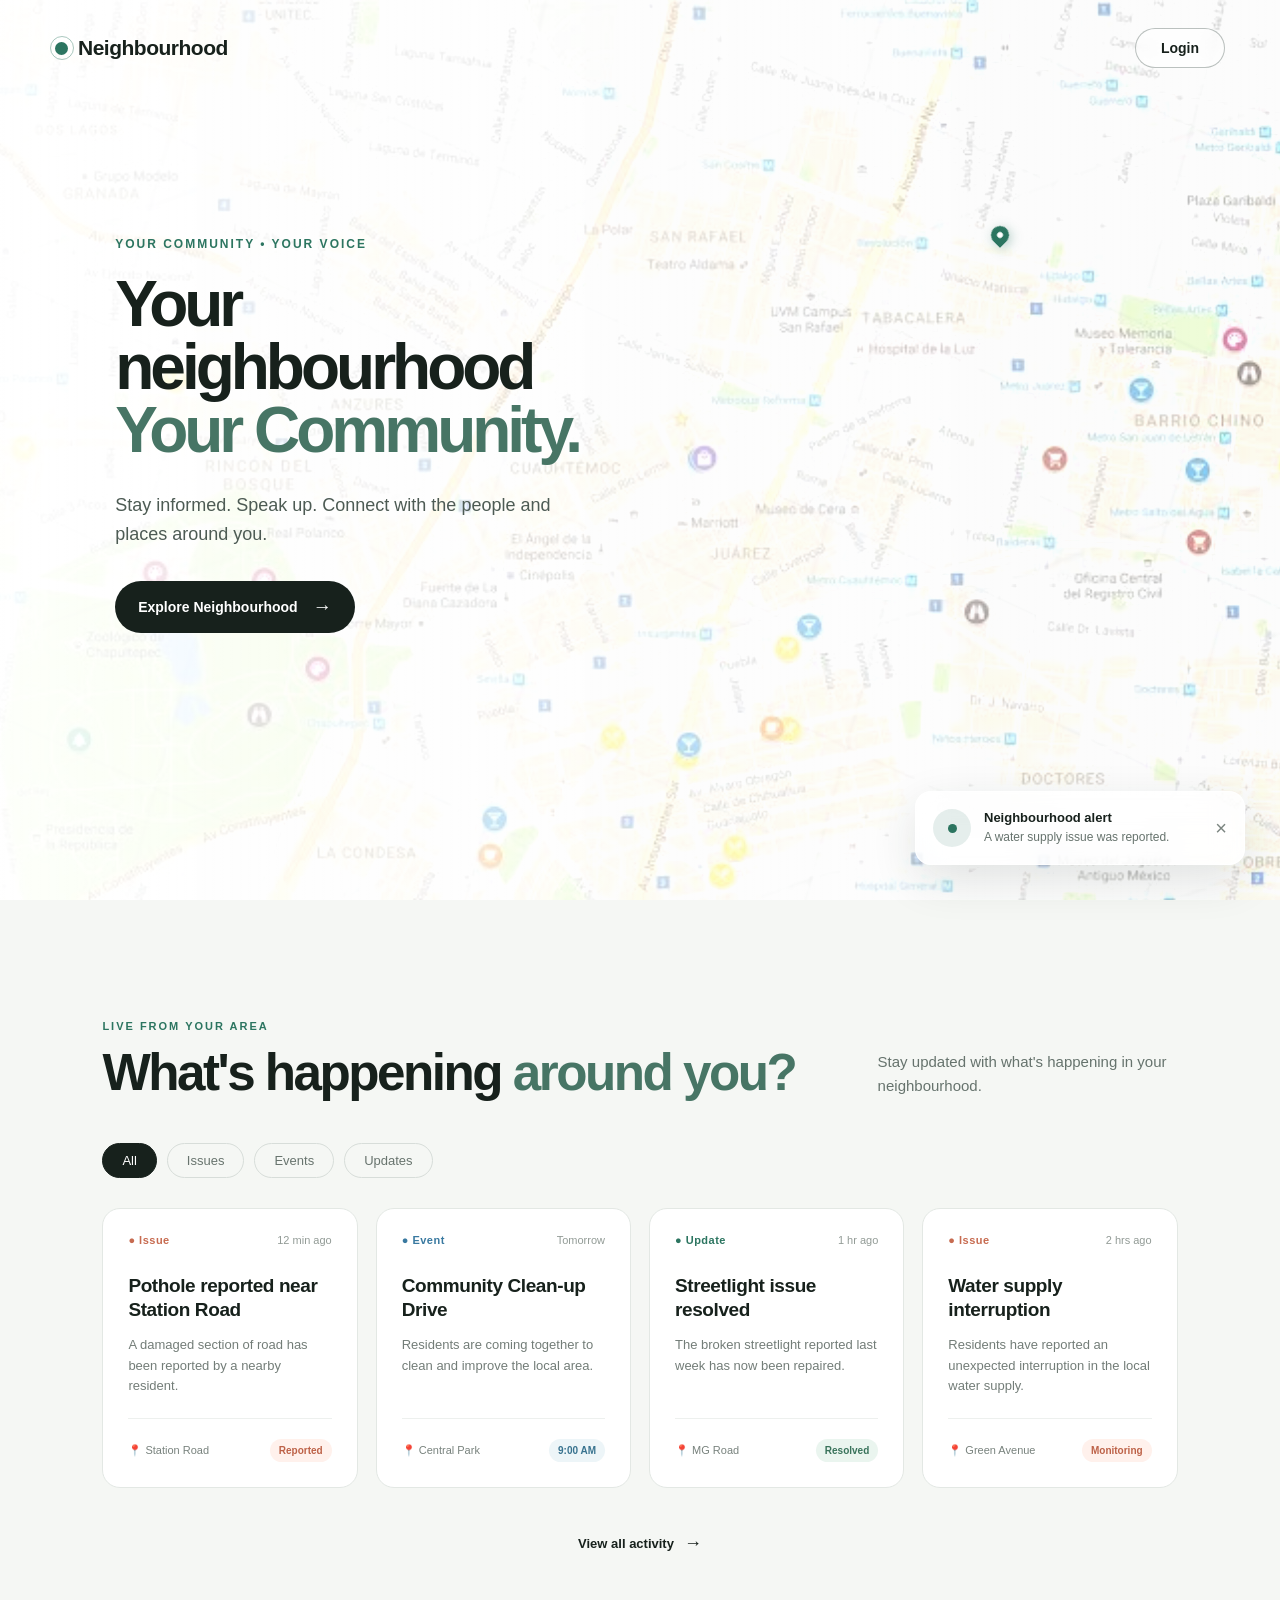
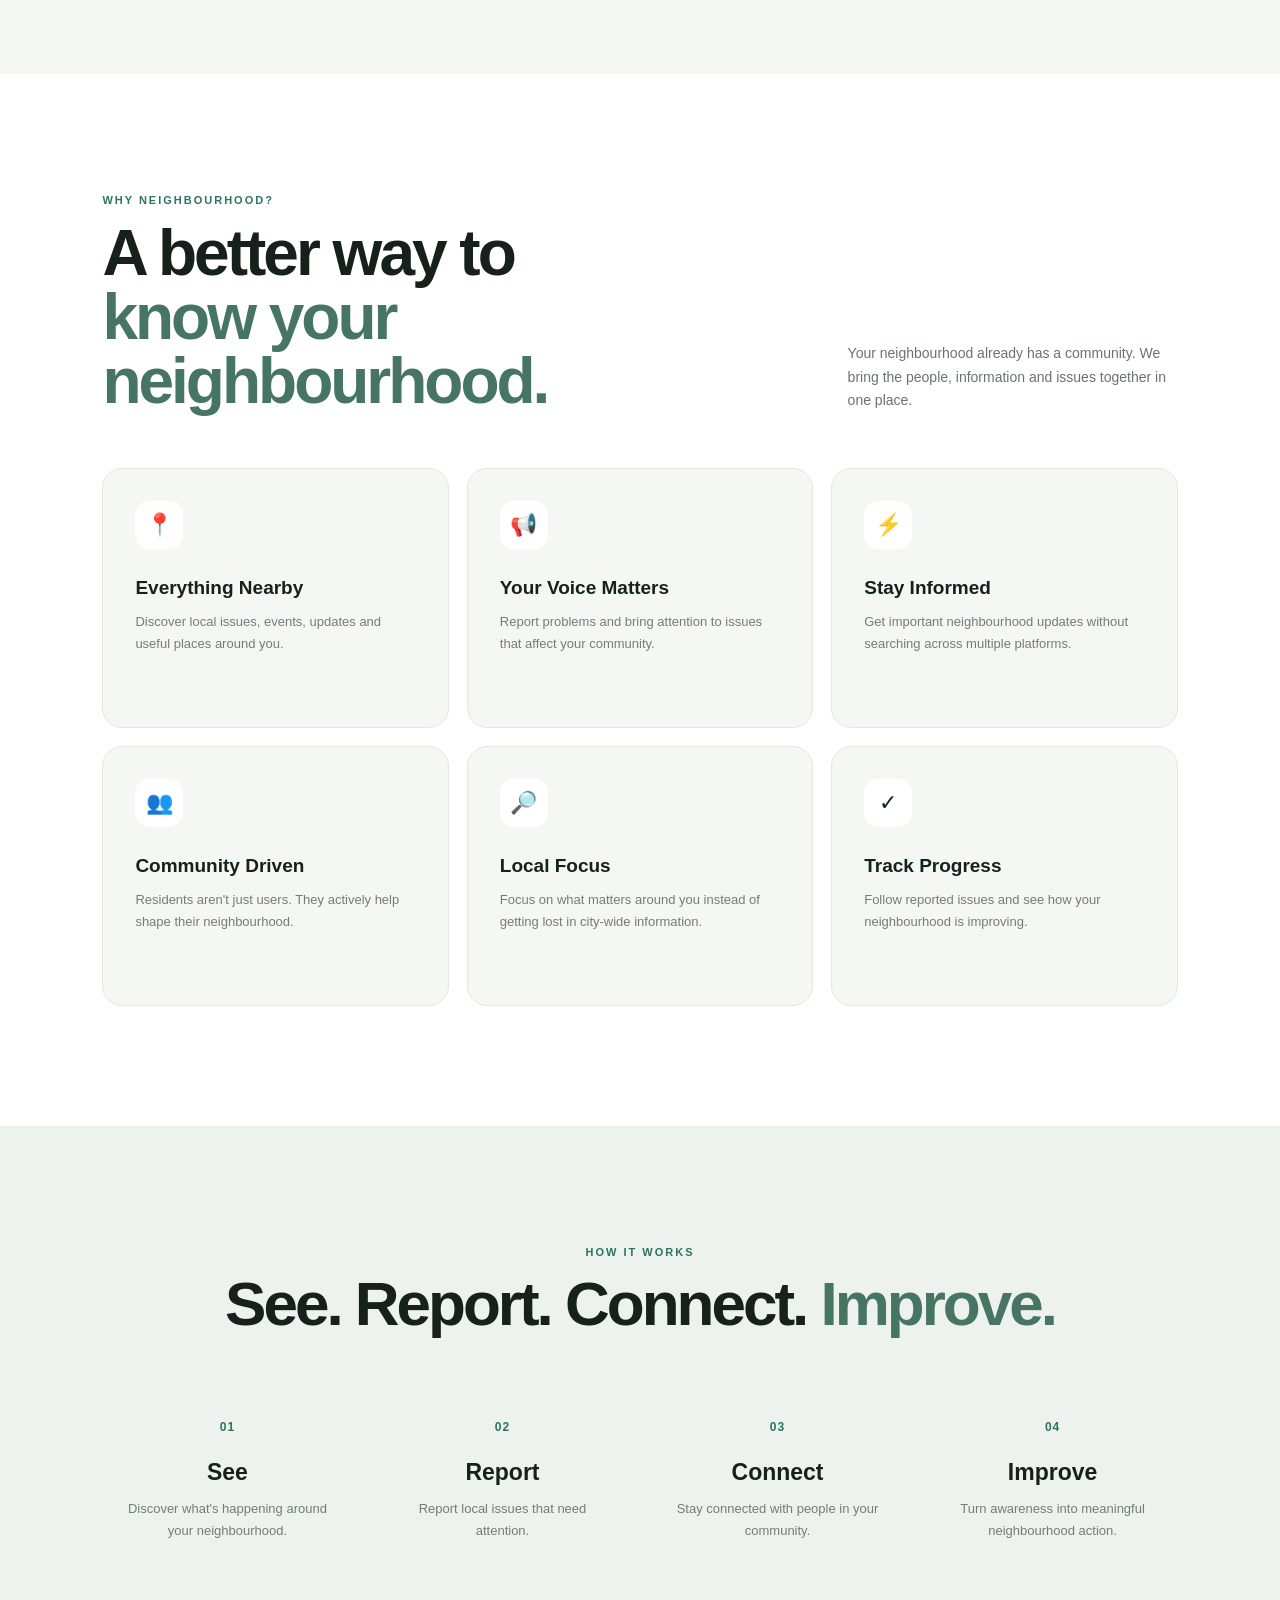
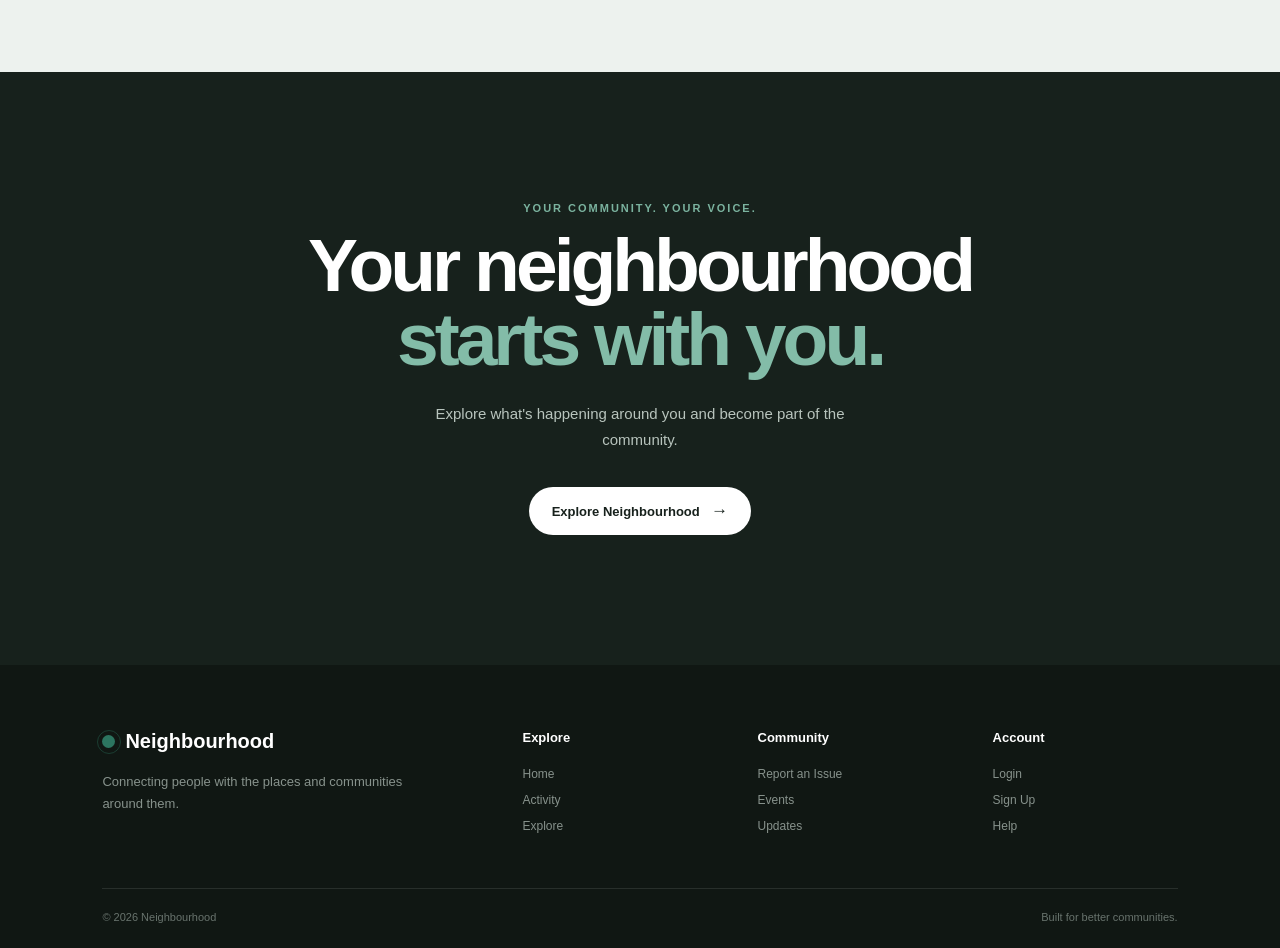
==== index.html @ f9d94f0a "Added the idex page" ====
<!DOCTYPE html>
<html lang="en">
<head>
    <meta charset="UTF-8">
    <meta name="viewport" content="width=device-width, initial-scale=1.0">

    <title>Neighbourhood</title>

<link rel="stylesheet" href="./CSS/index.css"></head>

<body>

    <!-- MAP BACKGROUND -->
    <div class="map-background"></div>

    <!-- LIGHT OVERLAY -->
    <div class="map-overlay"></div>


    <!-- NAVBAR -->
    <header class="navbar">

        <div class="logo">
            <span class="logo-dot"></span>
            Neighbourhood
        </div>

        <button class="login-btn">
            Login
        </button>

    </header>


    <!-- HERO CONTENT -->
    <main class="hero">

        <section class="hero-content">

            <div class="eyebrow">
                YOUR COMMUNITY • YOUR VOICE
            </div>

            <h1>
                Your neighbourhood
                <span>Your Community.</span>
            </h1>

            <p>
                Stay informed. Speak up. Connect with the people
                and places around you.
            </p>

            <button class="explore-btn" id="exploreBtn">
                Explore Neighbourhood
                <span>→</span>
            </button>

        </section>

    </main>


    <!-- =========================================
     NEIGHBOURHOOD ACTIVITY
========================================= -->

<section class="activity-section">

    <div class="section-heading">

        <div>
            <span class="section-label">
                LIVE FROM YOUR AREA
            </span>

            <h2>
                What's happening
                <span>around you?</span>
            </h2>
        </div>

        <p>
            Stay updated with what's happening
            in your neighbourhood.
        </p>

    </div>


    <!-- FILTERS -->

    <div class="activity-filters">

        <button class="filter-btn active" data-filter="all">
            All
        </button>

        <button class="filter-btn" data-filter="issue">
            Issues
        </button>

        <button class="filter-btn" data-filter="event">
            Events
        </button>

        <button class="filter-btn" data-filter="update">
            Updates
        </button>

    </div>


    <!-- ACTIVITY CARDS -->

    <div class="activity-grid" id="activityGrid">


        <!-- CARD 1 -->

        <article class="activity-card" data-category="issue">

            <div class="card-top">

                <span class="category issue">
                    ● Issue
                </span>

                <span class="time">
                    12 min ago
                </span>

            </div>

            <h3>
                Pothole reported near Station Road
            </h3>

            <p>
                A damaged section of road has been
                reported by a nearby resident.
            </p>

            <div class="card-bottom">

                <span class="location">
                    📍 Station Road
                </span>

                <span class="status reported">
                    Reported
                </span>

            </div>

        </article>


        <!-- CARD 2 -->

        <article class="activity-card" data-category="event">

            <div class="card-top">

                <span class="category event">
                    ● Event
                </span>

                <span class="time">
                    Tomorrow
                </span>

            </div>

            <h3>
                Community Clean-up Drive
            </h3>

            <p>
                Residents are coming together to
                clean and improve the local area.
            </p>

            <div class="card-bottom">

                <span class="location">
                    📍 Central Park
                </span>

                <span class="status upcoming">
                    9:00 AM
                </span>

            </div>

        </article>


        <!-- CARD 3 -->

        <article class="activity-card" data-category="update">

            <div class="card-top">

                <span class="category update">
                    ● Update
                </span>

                <span class="time">
                    1 hr ago
                </span>

            </div>

            <h3>
                Streetlight issue resolved
            </h3>

            <p>
                The broken streetlight reported last
                week has now been repaired.
            </p>

            <div class="card-bottom">

                <span class="location">
                    📍 MG Road
                </span>

                <span class="status resolved">
                    Resolved
                </span>

            </div>

        </article>


        <!-- CARD 4 -->

        <article class="activity-card" data-category="issue">

            <div class="card-top">

                <span class="category issue">
                    ● Issue
                </span>

                <span class="time">
                    2 hrs ago
                </span>

            </div>

            <h3>
                Water supply interruption
            </h3>

            <p>
                Residents have reported an unexpected
                interruption in the local water supply.
            </p>

            <div class="card-bottom">

                <span class="location">
                    📍 Green Avenue
                </span>

                <span class="status reported">
                    Monitoring
                </span>

            </div>

        </article>

    </div>


    <div class="activity-more">

        <button id="viewActivityBtn">
            View all activity
            <span>→</span>
        </button>

    </div>

</section>

    <!-- RANDOM LOCATION PINS WILL APPEAR HERE -->
    <div id="mapPins"></div>


    <!-- NOTIFICATION -->
    <div class="notification" id="notification">

        <div class="notification-icon">
            <span></span>
        </div>

        <div class="notification-content">
            <div class="notification-title" id="notificationTitle">
                New update nearby
            </div>

            <div class="notification-text" id="notificationText">
                Something happened in your neighbourhood.
            </div>
        </div>

        <button class="notification-close" id="notificationClose">
            ×
        </button>

    </div>
    <!-- =========================================
     WHY US
========================================= -->

<section class="why-section">

    <div class="why-heading">

        <div>

            <span class="section-label">
                WHY NEIGHBOURHOOD?
            </span>

            <h2>
                A better way to
                <span>know your neighbourhood.</span>
            </h2>

        </div>

        <p>
            Your neighbourhood already has a community.
            We bring the people, information and issues
            together in one place.
        </p>

    </div>


    <div class="why-grid">

        <div class="why-card">

            <div class="why-icon">📍</div>

            <h3>
                Everything Nearby
            </h3>

            <p>
                Discover local issues, events, updates
                and useful places around you.
            </p>

        </div>


        <div class="why-card">

            <div class="why-icon">📢</div>

            <h3>
                Your Voice Matters
            </h3>

            <p>
                Report problems and bring attention to
                issues that affect your community.
            </p>

        </div>


        <div class="why-card">

            <div class="why-icon">⚡</div>

            <h3>
                Stay Informed
            </h3>

            <p>
                Get important neighbourhood updates
                without searching across multiple platforms.
            </p>

        </div>


        <div class="why-card">

            <div class="why-icon">👥</div>

            <h3>
                Community Driven
            </h3>

            <p>
                Residents aren't just users. They actively
                help shape their neighbourhood.
            </p>

        </div>


        <div class="why-card">

            <div class="why-icon">🔎</div>

            <h3>
                Local Focus
            </h3>

            <p>
                Focus on what matters around you instead
                of getting lost in city-wide information.
            </p>

        </div>


        <div class="why-card">

            <div class="why-icon">✓</div>

            <h3>
                Track Progress
            </h3>

            <p>
                Follow reported issues and see how your
                neighbourhood is improving.
            </p>

        </div>

    </div>

</section>
<!-- =========================================
     HOW IT WORKS
========================================= -->

<section class="how-section">

    <span class="section-label">
        HOW IT WORKS
    </span>

    <h2>
        See. Report. Connect.
        <span>Improve.</span>
    </h2>


    <div class="steps">

        <div class="step">

            <div class="step-number">
                01
            </div>

            <h3>
                See
            </h3>

            <p>
                Discover what's happening around
                your neighbourhood.
            </p>

        </div>


        <div class="step">

            <div class="step-number">
                02
            </div>

            <h3>
                Report
            </h3>

            <p>
                Report local issues that need
                attention.
            </p>

        </div>


        <div class="step">

            <div class="step-number">
                03
            </div>

            <h3>
                Connect
            </h3>

            <p>
                Stay connected with people
                in your community.
            </p>

        </div>


        <div class="step">

            <div class="step-number">
                04
            </div>

            <h3>
                Improve
            </h3>

            <p>
                Turn awareness into meaningful
                neighbourhood action.
            </p>

        </div>

    </div>

</section>
<!-- =========================================
     FINAL CTA
========================================= -->

<section class="final-cta">

    <div>

        <span class="section-label">
            YOUR COMMUNITY. YOUR VOICE.
        </span>

        <h2>
            Your neighbourhood
            <span>starts with you.</span>
        </h2>

        <p>
            Explore what's happening around you
            and become part of the community.
        </p>

        <button class="cta-btn">
            Explore Neighbourhood
            <span>→</span>
        </button>

    </div>

</section>
<!-- =========================================
     FOOTER
========================================= -->

<footer class="site-footer">

    <div class="footer-main">

        <div class="footer-brand">

            <a href="#" class="footer-logo">

                <span class="logo-dot"></span>

                Neighbourhood

            </a>

            <p>
                Connecting people with the places
                and communities around them.
            </p>

        </div>


        <div class="footer-column">

            <h4>
                Explore
            </h4>

            <a href="#">
                Home
            </a>

            <a href="#">
                Activity
            </a>

            <a href="#">
                Explore
            </a>

        </div>


        <div class="footer-column">

            <h4>
                Community
            </h4>

            <a href="#">
                Report an Issue
            </a>

            <a href="#">
                Events
            </a>

            <a href="#">
                Updates
            </a>

        </div>


        <div class="footer-column">

            <h4>
                Account
            </h4>

            <a href="#">
                Login
            </a>

            <a href="#">
                Sign Up
            </a>

            <a href="#">
                Help
            </a>

        </div>

    </div>


    <div class="footer-bottom">

        <span>
            © 2026 Neighbourhood
        </span>

        <span>
            Built for better communities.
        </span>

    </div>

</footer>

<script src="./JS/index.js"></script>
</body>
</html>
---- CSS/index.css ----
* {
    margin: 0;
    padding: 0;
    box-sizing: border-box;
}

html,
body {
    width: 100%;
    min-height: 100%;
    overflow-x: hidden;
    overflow-y: auto;

    font-family: Arial, Helvetica, sans-serif;
    color: #17211c;
}


/* =========================================
   MAP BACKGROUND
========================================= */

.map-background {

    position: fixed;

    inset: 0;

    z-index: -3;

    background-image:
        url('../Assets/index/map.jpeg');

    background-size: cover;

    background-position: center;

    filter:
        /* grayscale(100%) */
        brightness(1.12)
        contrast(0.95);

    opacity: 0.8;
}


/*
    If you don't have a Google Maps API key,
    the background above won't load.

    The fallback below gives us a map-like
    background for the prototype.
*/

.map-background::before {

    content: "";

    position: absolute;

    inset: 0;

    background-image:

        linear-gradient(
            25deg,
            transparent 47%,
            rgba(70, 80, 74, 0.13) 48%,
            transparent 49%
        ),

        linear-gradient(
            105deg,
            transparent 48%,
            rgba(70, 80, 74, 0.12) 49%,
            transparent 50%
        ),

        linear-gradient(
            160deg,
            transparent 48%,
            rgba(70, 80, 74, 0.1) 49%,
            transparent 50%
        );

    background-size:
        260px 220px,
        340px 300px,
        420px 380px;

    opacity: 0.7;
}


/* =========================================
   MAP OVERLAY
========================================= */

.map-overlay {

    position: fixed;

    inset: 0;

    z-index: -2;

    background:
        linear-gradient(
            90deg,
            rgba(255, 255, 255, 0.92) 0%,
            rgba(255, 255, 255, 0.70) 40%,
            rgba(255, 255, 255, 0.35) 100%
        );
}


/* =========================================
   NAVBAR
========================================= */

.navbar {

    position: absolute;

    top: 0;
    left: 0;

    width: 100%;

    padding: 28px 55px;

    display: flex;

    justify-content: space-between;

    align-items: center;

    z-index: 20;
}


.logo {

    display: flex;

    align-items: center;

    gap: 10px;

    font-size: 21px;

    font-weight: 700;

    letter-spacing: -0.5px;
}


.logo-dot {

    width: 13px;
    height: 13px;

    border-radius: 50%;

    background: #2c7560;

    position: relative;
}


.logo-dot::after {

    content: "";

    position: absolute;

    width: 22px;
    height: 22px;

    border: 1px solid #2c7560;

    border-radius: 50%;

    top: 50%;
    left: 50%;

    transform: translate(-50%, -50%);

    opacity: 0.4;
}


.login-btn {

    border: 1px solid rgba(30, 50, 43, 0.3);

    background: rgba(255, 255, 255, 0.65);

    backdrop-filter: blur(8px);

    padding: 11px 25px;

    border-radius: 30px;

    font-size: 14px;

    font-weight: 600;

    color: #17211c;

    cursor: pointer;

    transition: 0.25s;
}


.login-btn:hover {

    background: #17211c;

    color: white;

    transform: translateY(-2px);
}


/* =========================================
   HERO
========================================= */

.hero {

    height: 100vh;

    width: 100%;

    display: flex;

    align-items: center;

    padding-left: 9%;

    position: relative;

    z-index: 5;
}


.hero-content {

    width: 550px;

    margin-top: -30px;
}


.eyebrow {

    font-size: 12px;

    font-weight: 700;

    letter-spacing: 2px;

    color: #2c7560;

    margin-bottom: 22px;
}


h1 {

    font-size: clamp(48px, 5vw, 78px);

    line-height: 0.98;

    letter-spacing: -4px;

    font-weight: 700;

    color: #17211c;
}


h1 span {

    display: block;

    color: #477565;
}


.hero-content p {

    margin-top: 30px;

    max-width: 440px;

    font-size: 18px;

    line-height: 1.6;

    color: #4d5b54;
}


.explore-btn {

    margin-top: 32px;

    border: none;

    background: #17211c;

    color: white;

    padding: 15px 23px;

    border-radius: 30px;

    font-size: 14px;

    font-weight: 600;

    cursor: pointer;

    transition: 0.25s;

    display: flex;

    align-items: center;

    gap: 15px;
}


.explore-btn span {

    font-size: 19px;

    transition: 0.25s;
}


.explore-btn:hover {

    background: #2c7560;

    transform: translateY(-3px);
}


.explore-btn:hover span {

    transform: translateX(5px);
}


/* =========================================
   LOCATION PIN
========================================= */

.map-pin {

    position: absolute;

    width: 18px;
    height: 18px;

    background: #2c7560;

    border-radius: 50% 50% 50% 0;

    transform:
        rotate(-45deg)
        scale(0);

    box-shadow:
        0 3px 12px rgba(44, 117, 96, 0.35);

    animation: pinAppear 0.5s forwards;

    z-index: 10;
}


.map-pin::after {

    content: "";

    position: absolute;

    width: 6px;
    height: 6px;

    background: white;

    border-radius: 50%;

    top: 6px;
    left: 6px;
}


/* Pulse */

.map-pin::before {

    content: "";

    position: absolute;

    width: 18px;
    height: 18px;

    border-radius: 50%;

    background: rgba(44, 117, 96, 0.35);

    transform: rotate(45deg);

    animation: pulse 1.5s infinite;

    z-index: -1;
}


@keyframes pinAppear {

    0% {

        transform:
            rotate(-45deg)
            scale(0);

        opacity: 0;
    }

    70% {

        transform:
            rotate(-45deg)
            scale(1.2);
    }

    100% {

        transform:
            rotate(-45deg)
            scale(1);

        opacity: 1;
    }
}


@keyframes pulse {

    0% {

        transform:
            rotate(45deg)
            scale(1);

        opacity: 0.5;
    }

    100% {

        transform:
            rotate(45deg)
            scale(3);

        opacity: 0;
    }
}


/* =========================================
   NOTIFICATION
========================================= */

.notification {

    position: fixed;

    bottom: 35px;

    right: 35px;

    width: 330px;

    padding: 17px;

    display: flex;

    align-items: center;

    gap: 13px;

    background: rgba(255, 255, 255, 0.78);

    backdrop-filter: blur(15px);

    border: 1px solid rgba(255, 255, 255, 0.7);

    border-radius: 16px;

    box-shadow:
        0 15px 45px rgba(30, 50, 43, 0.12);

    transform: translateY(30px);

    opacity: 0;

    pointer-events: none;

    transition: 0.4s;

    z-index: 30;
}


.notification.show {

    transform: translateY(0);

    opacity: 1;

    pointer-events: auto;
}


.notification-icon {

    width: 38px;
    height: 38px;

    border-radius: 50%;

    background: rgba(44, 117, 96, 0.12);

    display: flex;

    align-items: center;

    justify-content: center;

    flex-shrink: 0;
}


.notification-icon span {

    width: 9px;
    height: 9px;

    background: #2c7560;

    border-radius: 50%;
}


.notification-title {

    font-size: 13px;

    font-weight: 700;

    margin-bottom: 4px;
}


.notification-text {

    font-size: 12px;

    color: #66736d;

    line-height: 1.4;
}


.notification-close {

    margin-left: auto;

    border: none;

    background: none;

    font-size: 20px;

    color: #7b8580;

    cursor: pointer;
}


/* =========================================
   RESPONSIVE
========================================= */

@media (max-width: 768px) {

    .navbar {

        padding: 22px 25px;
    }


    .logo {

        font-size: 18px;
    }


    .hero {

        padding: 0 25px;

        align-items: center;
    }


    .hero-content {

        width: 100%;

        max-width: 500px;
    }


    h1 {

        font-size: 48px;

        letter-spacing: -2.5px;
    }


    .hero-content p {

        font-size: 16px;
    }


    .notification {

        left: 20px;
        right: 20px;

        bottom: 20px;

        width: auto;
    }
}

/* =========================================
   ACTIVITY SECTION
========================================= */

.activity-section {

    position: relative;

background: #f5f7f4;
    padding: 120px 8%;

    z-index: 5;

}


/* =========================================
   SECTION HEADING
========================================= */

.section-heading {

    display: flex;

    justify-content: space-between;

    align-items: flex-end;

    margin-bottom: 45px;

}


.section-label {

    display: block;

    margin-bottom: 15px;

    font-size: 11px;

    font-weight: 700;

    letter-spacing: 2px;

    color: #2c7560;

}


.section-heading h2 {

    font-size: clamp(38px, 4vw, 58px);

    line-height: 1;

    letter-spacing: -2.5px;

    color: #17211c;

}


.section-heading h2 span {

    color: #477565;

}


.section-heading > p {

    max-width: 300px;

    font-size: 15px;

    line-height: 1.6;

    color: #66736d;

}


/* =========================================
   FILTERS
========================================= */

.activity-filters {

    display: flex;

    gap: 10px;

    margin-bottom: 30px;

}


.filter-btn {

    border: 1px solid #d7ddd9;

    background: transparent;

    color: #68746e;

    padding: 9px 19px;

    border-radius: 30px;

    font-size: 13px;

    cursor: pointer;

    transition: 0.25s;
}


.filter-btn:hover {

    border-color: #2c7560;

    color: #2c7560;
}


.filter-btn.active {

    background: #17211c;

    border-color: #17211c;

    color: white;
}


/* =========================================
   ACTIVITY GRID
========================================= */

.activity-grid {

    display: grid;

    grid-template-columns:
        repeat(4, 1fr);

    gap: 18px;
}


/* =========================================
   CARD
========================================= */

.activity-card {

    background: white;

    border: 1px solid #e3e8e4;

    border-radius: 18px;

    padding: 25px;

    min-height: 280px;

    display: flex;

    flex-direction: column;

    transition:
        transform 0.3s,
        box-shadow 0.3s;

}


.activity-card:hover {

    transform: translateY(-6px);

    box-shadow:
        0 18px 45px
        rgba(30, 50, 43, 0.08);
}


/* =========================================
   CARD TOP
========================================= */

.card-top {

    display: flex;

    justify-content: space-between;

    align-items: center;

    margin-bottom: 28px;
}


.category {

    font-size: 11px;

    font-weight: 700;

    letter-spacing: 0.5px;
}


.category.issue {

    color: #c76b50;
}


.category.event {

    color: #3979a0;
}


.category.update {

    color: #2c7560;
}


.time {

    font-size: 11px;

    color: #929b96;
}


/* =========================================
   CARD CONTENT
========================================= */

.activity-card h3 {

    font-size: 19px;

    line-height: 1.25;

    letter-spacing: -0.4px;

    color: #17211c;

    margin-bottom: 13px;
}


.activity-card p {

    font-size: 13px;

    line-height: 1.6;

    color: #737d78;

}


/* =========================================
   CARD BOTTOM
========================================= */

.card-bottom {

    margin-top: auto;

    padding-top: 20px;

    border-top: 1px solid #edf0ee;

    display: flex;

    justify-content: space-between;

    align-items: center;

}


.location {

    font-size: 11px;

    color: #78827d;
}


.status {

    font-size: 10px;

    font-weight: 700;

    padding: 6px 9px;

    border-radius: 20px;
}


.status.reported {

    background: #fff1ec;

    color: #bd6248;
}


.status.upcoming {

    background: #edf5f8;

    color: #39738f;
}


.status.resolved {

    background: #eaf5ef;

    color: #39735b;
}


/* =========================================
   HIDDEN FILTERED CARDS
========================================= */

.activity-card.hidden {

    display: none;
}


/* =========================================
   VIEW ALL
========================================= */

.activity-more {

    display: flex;

    justify-content: center;

    margin-top: 45px;
}


#viewActivityBtn {

    border: none;

    background: transparent;

    font-size: 13px;

    font-weight: 700;

    color: #17211c;

    cursor: pointer;

    display: flex;

    align-items: center;

    gap: 10px;
}


#viewActivityBtn span {

    font-size: 18px;

    transition: 0.25s;
}


#viewActivityBtn:hover span {

    transform: translateX(5px);
}


/* =========================================
   RESPONSIVE
========================================= */

@media (max-width: 1100px) {

    .activity-grid {

        grid-template-columns:
            repeat(2, 1fr);
    }

}


@media (max-width: 700px) {

    .activity-section {

        padding: 80px 25px;
    }


    .section-heading {

        display: block;
    }


    .section-heading > p {

        margin-top: 20px;
    }


    .activity-filters {

        overflow-x: auto;

        padding-bottom: 5px;
    }


    .activity-grid {

        grid-template-columns: 1fr;
    }

}

/* =========================================
   WHY US
========================================= */

.why-section {

    position: relative;

    z-index: 5;

    padding: 120px 8%;

    background: white;
}


.why-heading {

    display: flex;

    justify-content: space-between;

    align-items: flex-end;

    margin-bottom: 55px;
}


.why-heading h2 {

    max-width: 700px;

    font-size: clamp(40px, 5vw, 65px);

    line-height: 1;

    letter-spacing: -3px;
}


.why-heading h2 span {

    display: block;

    color: #477565;
}


.why-heading > p {

    max-width: 330px;

    color: #68746e;

    font-size: 14px;

    line-height: 1.7;
}


.why-grid {

    display: grid;

    grid-template-columns:
        repeat(3, 1fr);

    gap: 18px;
}


.why-card {

    padding: 32px;

    min-height: 260px;

    background: #f5f7f4;

    border: 1px solid #e3e8e4;

    border-radius: 20px;

    transition:
        transform 0.3s,
        box-shadow 0.3s;
}


.why-card:hover {

    transform: translateY(-7px);

    box-shadow:
        0 20px 50px
        rgba(30, 50, 43, 0.08);
}


.why-icon {

    width: 48px;

    height: 48px;

    display: flex;

    align-items: center;

    justify-content: center;

    background: white;

    border-radius: 14px;

    font-size: 22px;

    margin-bottom: 28px;
}


.why-card h3 {

    font-size: 19px;

    margin-bottom: 12px;
}


.why-card p {

    color: #737d78;

    font-size: 13px;

    line-height: 1.7;
}


/* =========================================
   HOW IT WORKS
========================================= */

.how-section {

    position: relative;

    z-index: 5;

    padding: 120px 8%;

    background: #edf2ee;

    text-align: center;
}


.how-section h2 {

    font-size: clamp(40px, 5vw, 62px);

    line-height: 1;

    letter-spacing: -3px;

    margin-bottom: 75px;
}


.how-section h2 span {

    color: #477565;
}


.steps {

    display: grid;

    grid-template-columns:
        repeat(4, 1fr);

    gap: 25px;
}


.step {

    padding: 10px 20px;
}


.step-number {

    color: #2c7560;

    font-size: 12px;

    font-weight: 700;

    letter-spacing: 1px;

    margin-bottom: 25px;
}


.step h3 {

    font-size: 23px;

    margin-bottom: 12px;
}


.step p {

    color: #737d78;

    font-size: 13px;

    line-height: 1.7;
}


/* =========================================
   FINAL CTA
========================================= */

.final-cta {

    position: relative;

    z-index: 5;

    padding: 130px 8%;

    background: #17211c;

    color: white;

    text-align: center;
}


.final-cta .section-label {

    color: #7bb39f;
}


.final-cta h2 {

    max-width: 800px;

    margin: auto;

    font-size: clamp(45px, 6vw, 75px);

    line-height: 0.98;

    letter-spacing: -4px;
}


.final-cta h2 span {

    display: block;

    color: #83bca8;
}


.final-cta p {

    max-width: 430px;

    margin: 25px auto 35px;

    color: #b8c4bd;

    font-size: 15px;

    line-height: 1.7;
}


.cta-btn {

    border: none;

    background: white;

    color: #17211c;

    padding: 14px 23px;

    border-radius: 30px;

    font-size: 13px;

    font-weight: 700;

    cursor: pointer;

    transition: 0.25s;
}


.cta-btn span {

    margin-left: 8px;

    font-size: 17px;
}


.cta-btn:hover {

    transform: translateY(-3px);

    background: #dfeae4;
}


/* =========================================
   FOOTER
========================================= */

.site-footer {

    position: relative;

    z-index: 5;

    background: #101713;

    color: white;

    padding: 65px 8% 25px;
}


.footer-main {

    display: grid;

    grid-template-columns:
        2fr 1fr 1fr 1fr;

    gap: 50px;

    padding-bottom: 55px;

    border-bottom:
        1px solid rgba(255,255,255,0.1);
}


.footer-logo {

    display: flex;

    align-items: center;

    gap: 10px;

    color: white;

    text-decoration: none;

    font-size: 20px;

    font-weight: 700;
}


.footer-brand p {

    max-width: 300px;

    margin-top: 18px;

    color: #87928c;

    font-size: 13px;

    line-height: 1.7;
}


.footer-column {

    display: flex;

    flex-direction: column;

    gap: 12px;
}


.footer-column h4 {

    margin-bottom: 10px;

    font-size: 13px;
}


.footer-column a {

    color: #87928c;

    text-decoration: none;

    font-size: 12px;

    transition: 0.2s;
}


.footer-column a:hover {

    color: white;
}


.footer-bottom {

    display: flex;

    justify-content: space-between;

    padding-top: 22px;

    color: #68736d;

    font-size: 11px;
}


/* =========================================
   RESPONSIVE
========================================= */

@media (max-width: 1000px) {

    .why-heading {

        display: block;
    }

    .why-heading > p {

        margin-top: 20px;
    }

    .why-grid {

        grid-template-columns:
            repeat(2, 1fr);
    }

    .steps {

        grid-template-columns:
            repeat(2, 1fr);

        row-gap: 50px;
    }

    .footer-main {

        grid-template-columns:
            2fr 1fr 1fr;
    }

}


@media (max-width: 650px) {

    .why-section,
    .how-section {

        padding: 80px 25px;
    }

    .why-grid {

        grid-template-columns: 1fr;
    }

    .steps {

        grid-template-columns: 1fr;
    }

    .final-cta {

        padding: 90px 25px;
    }

    .site-footer {

        padding: 55px 25px 20px;
    }

    .footer-main {

        grid-template-columns: 1fr 1fr;

        gap: 40px;
    }

    .footer-brand {

        grid-column: 1 / -1;
    }

    .footer-bottom {

        flex-direction: column;

        gap: 10px;
    }

}
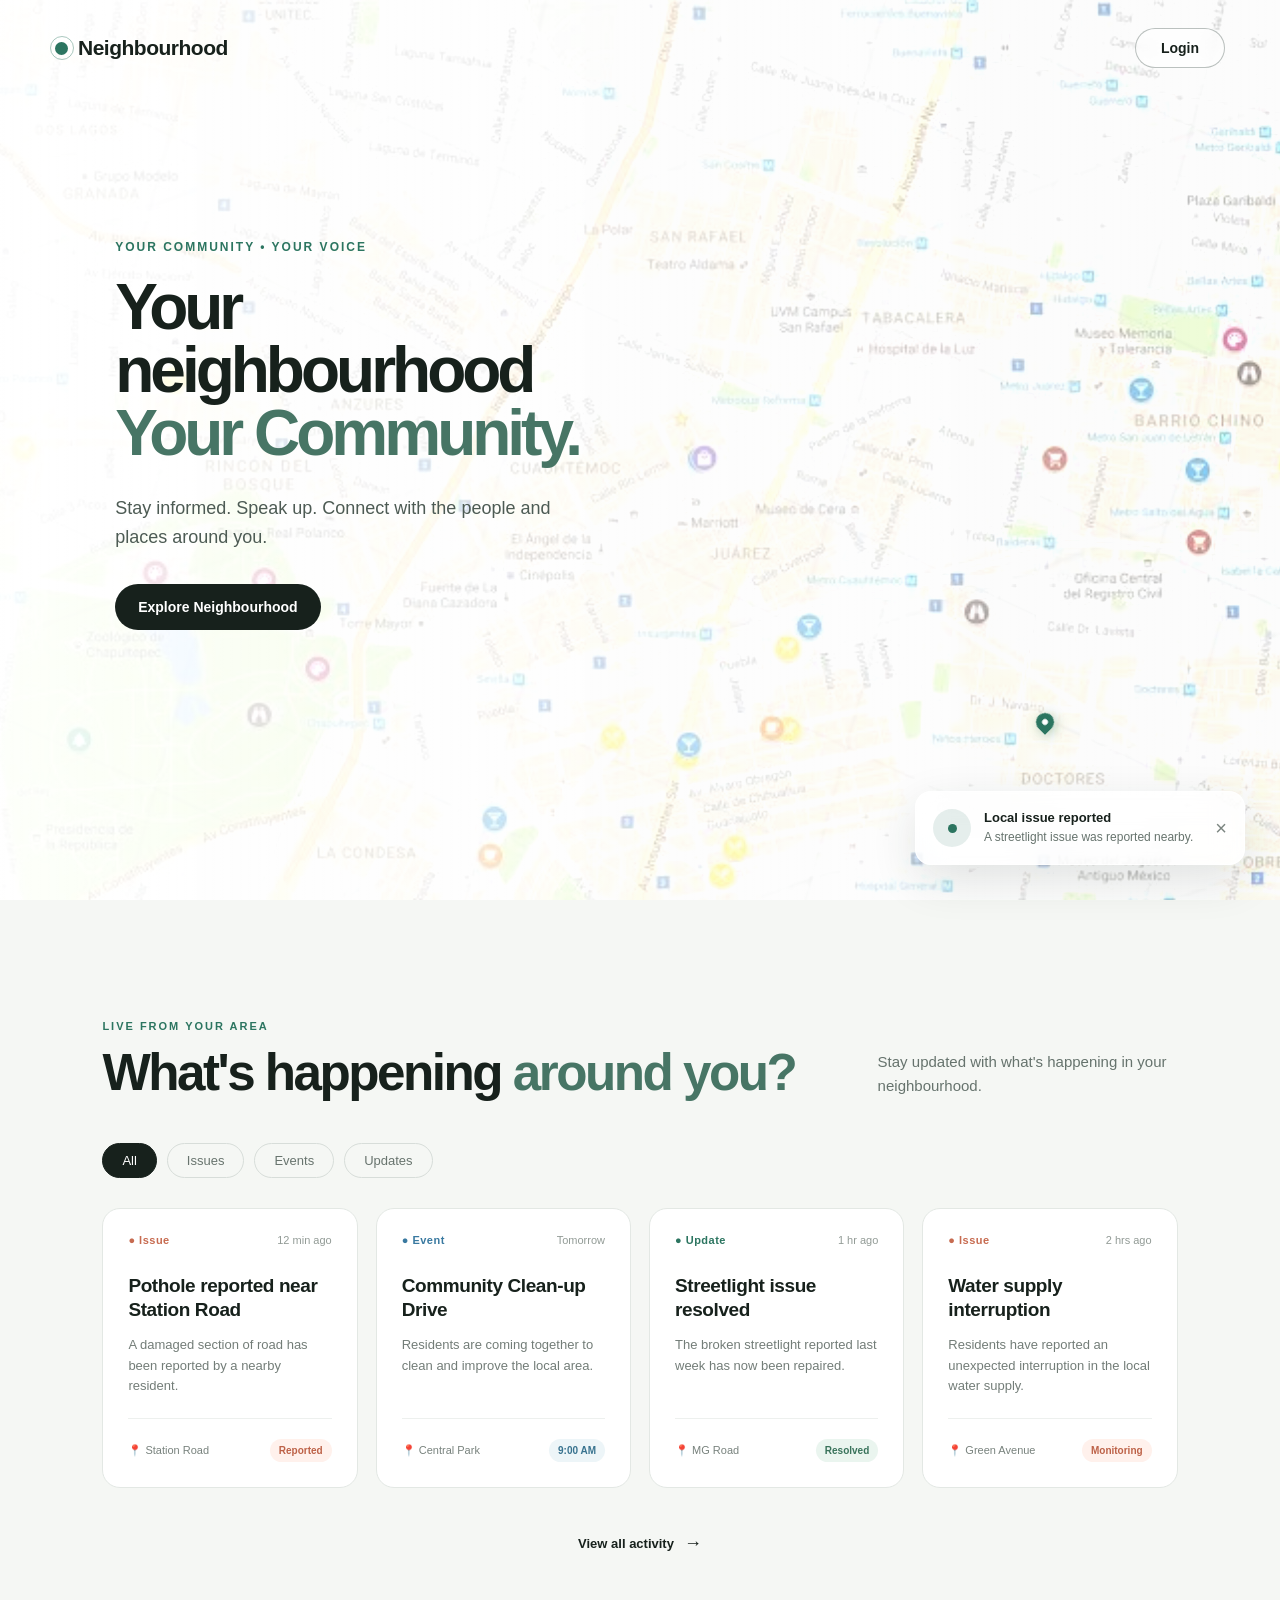
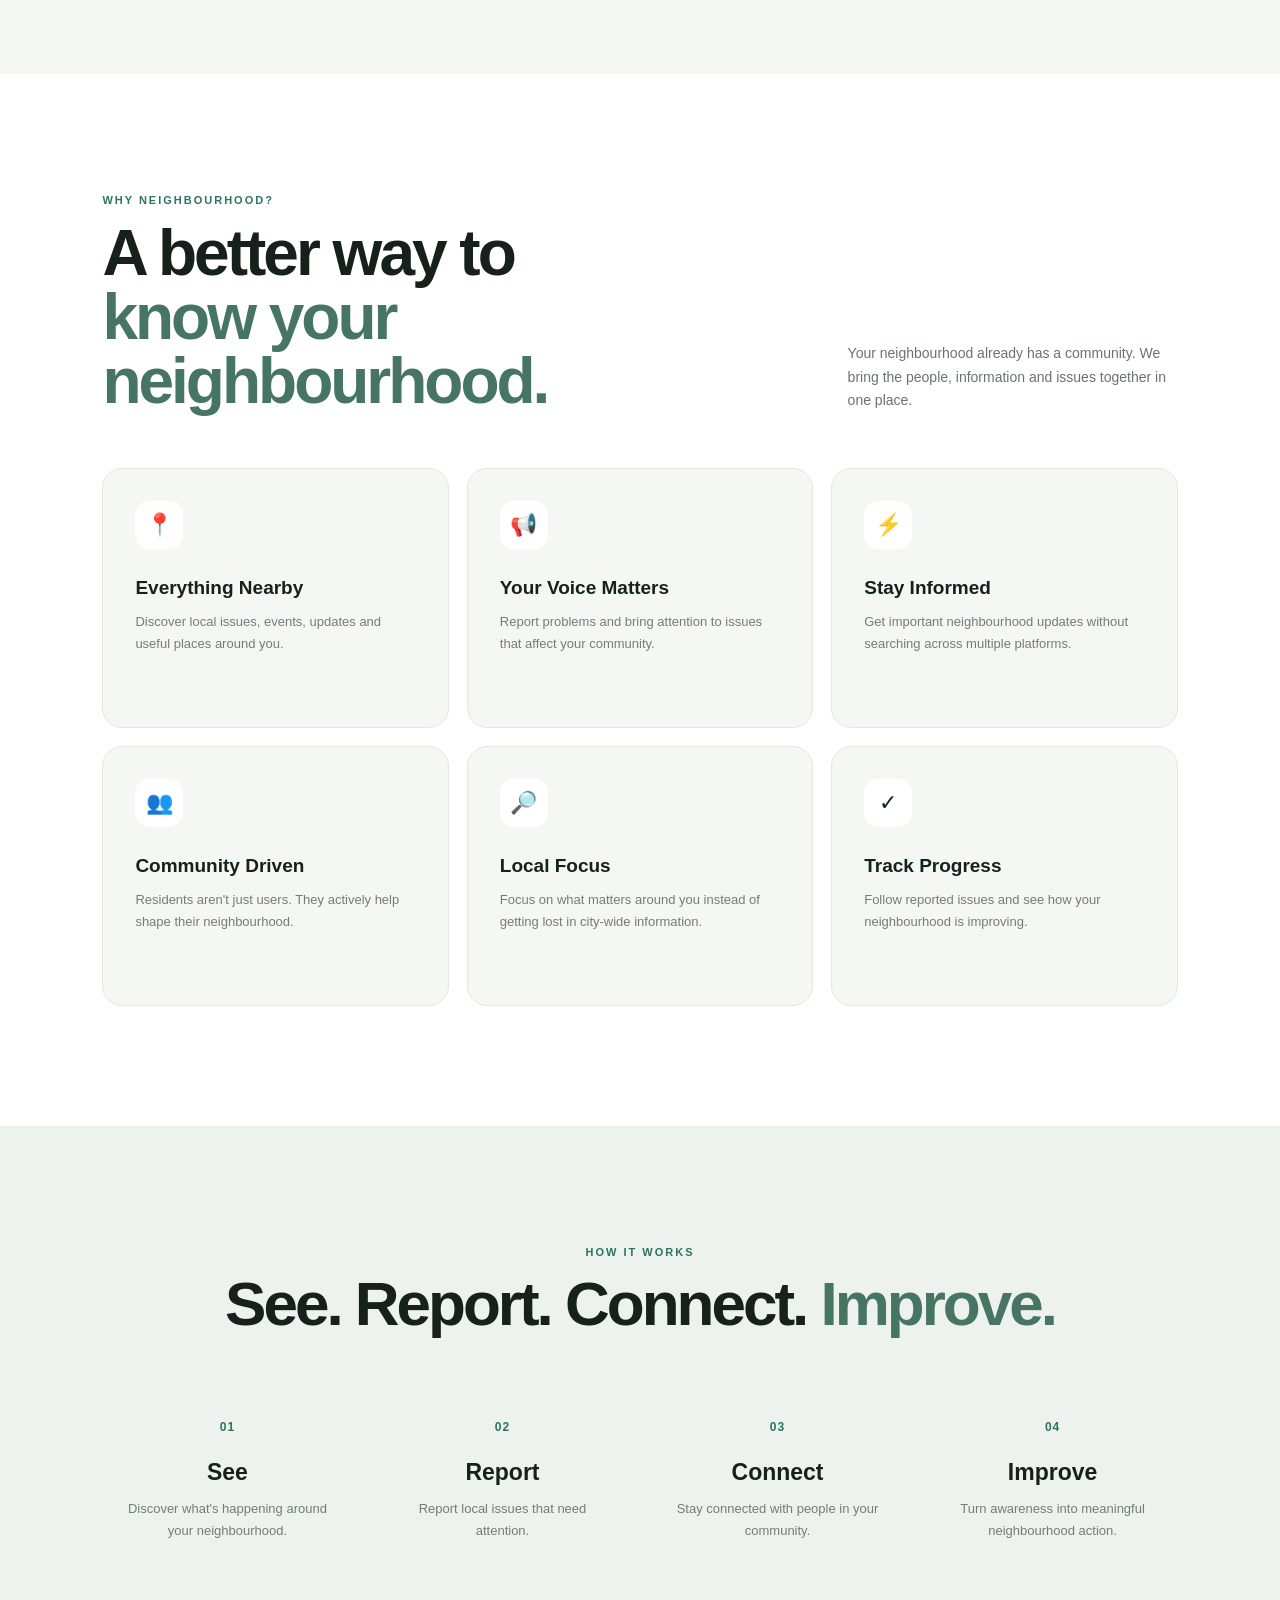
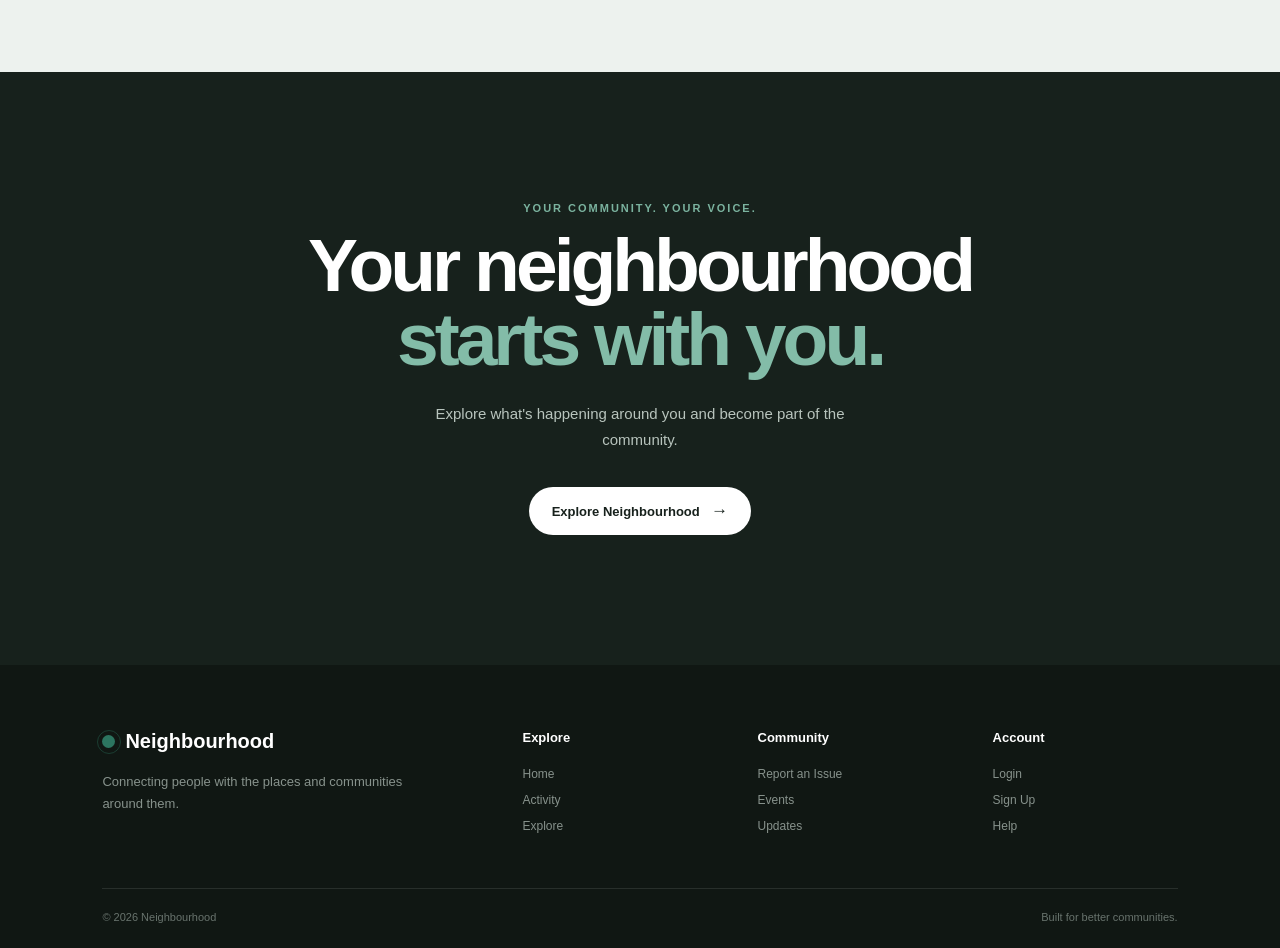
==== commit 44ea52c8: "login signup" ====
--- a/index.html
+++ b/index.html
@@ -25,7 +25,7 @@
             Neighbourhood
         </div>
 
-        <button class="login-btn">
+        <button class="login-btn"  onclick="window.location.href='pages/login.html'">
             Login
         </button>
 
@@ -51,11 +51,12 @@
                 and places around you.
             </p>
 
-            <button class="explore-btn" id="exploreBtn">
-                Explore Neighbourhood
-                <span>→</span>
-            </button>
-
+            <button
+    class="explore-btn"
+    id="exploreBtn"
+>
+    Explore Neighbourhood
+</button>
         </section>
 
     </main>
@@ -65,7 +66,7 @@
      NEIGHBOURHOOD ACTIVITY
 ========================================= -->
 
-<section class="activity-section">
+<section class="activity-section" id="explore">
 
     <div class="section-heading">
 
--- a/CSS/index.css
+++ b/CSS/index.css
@@ -41,6 +41,10 @@
         contrast(0.95);
 
     opacity: 0.8;
+}
+
+html {
+    scroll-behavior: smooth;
 }
 
 
